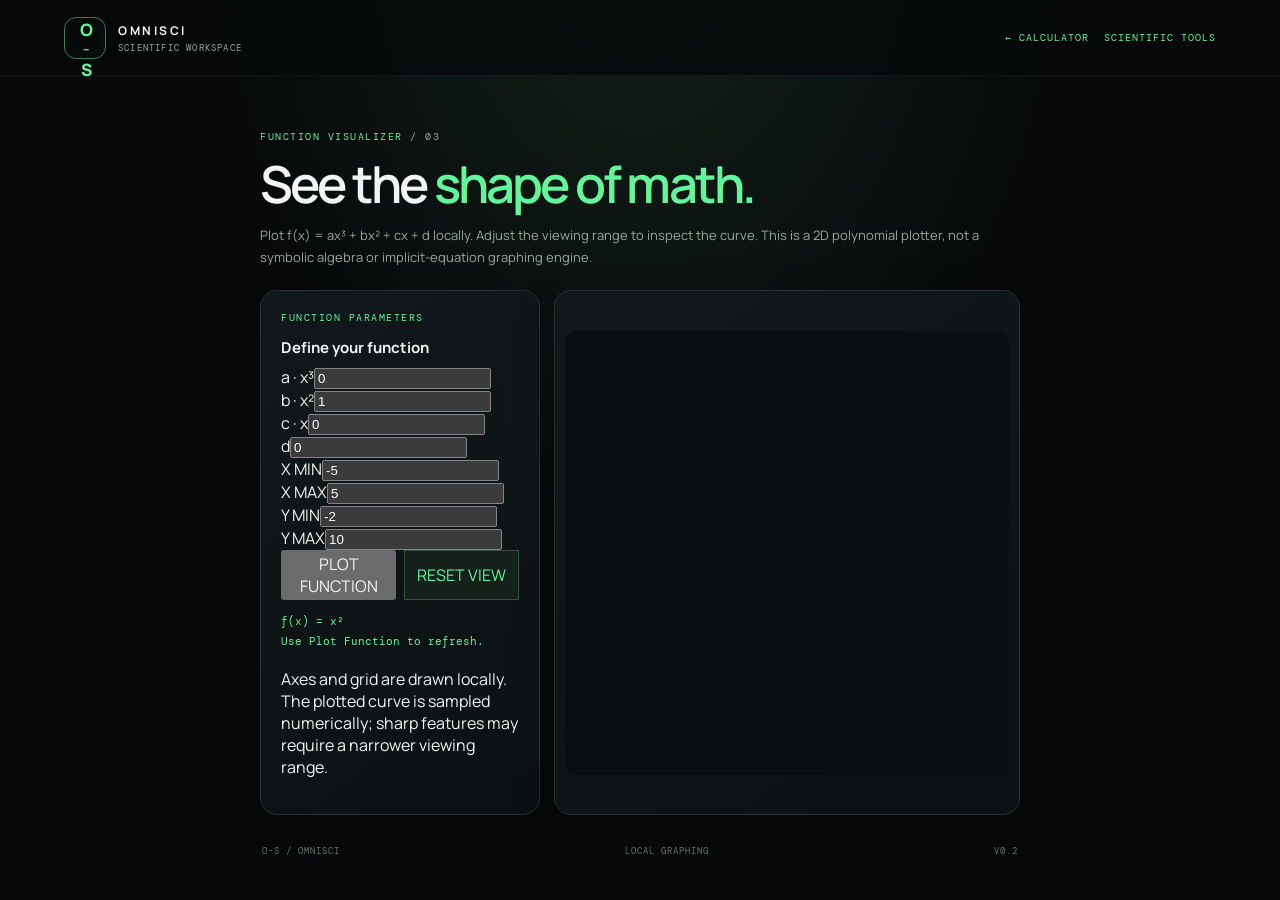
==== graph.html @ 1ae61379 "feat: add local polynomial graphing interface" ====
<!doctype html>
<html lang="en"><head><meta charset="utf-8"><meta name="viewport" content="width=device-width,initial-scale=1,viewport-fit=cover"><meta name="theme-color" content="#07090b"><meta name="description" content="Plot polynomial functions locally with O-S Omnisci."><link rel="manifest" href="./manifest.webmanifest"><link rel="icon" href="./assets/icon.svg" type="image/svg+xml"><link rel="stylesheet" href="./styles.css"><title>Graphing — O-S Omnisci</title><style>
.graph-intro{max-width:760px;margin:0 auto 22px}.graph-intro p:last-child{color:var(--muted);font-size:13px;line-height:1.7}.graph-layout{max-width:760px;margin:auto;display:grid;grid-template-columns:280px 1fr;gap:14px}.graph-controls{padding:20px}.graph-controls h2{font-size:15px;margin:0 0 8px}.graph-controls .description{font-size:11px;color:var(--muted);line-height:1.6}.graph-canvas-wrap{min-width:0;padding:10px;display:flex;align-items:center}.graph-canvas{width:100%;aspect-ratio:1/1;display:block;border-radius:10px;background:#0a0e10}.graph-result{font:11px var(--mono);color:var(--green);line-height:1.8;margin-top:12px;overflow-wrap:anywhere}.graph-actions{display:grid;grid-template-columns:1fr 1fr;gap:8px}.graph-actions .tool-button.secondary{background:#17211b;color:var(--green);border:1px solid #31563d}.graph-nav{display:flex;gap:15px;align-items:center}.graph-nav a{font:10px var(--mono);letter-spacing:1px;color:var(--green);text-decoration:none}@media(max-width:720px){.graph-layout{grid-template-columns:1fr}.graph-canvas-wrap{padding:8px}.graph-canvas{aspect-ratio:1/1;max-height:75vw}.graph-controls{padding:17px}}
</style></head><body><main class="app-shell"><header class="topbar"><a class="brand" href="./"><span class="brand-mark">O<span>−</span>S</span><span class="brand-copy"><strong>OMNISCI</strong><small>SCIENTIFIC WORKSPACE</small></span></a><div class="graph-nav"><a href="./">← CALCULATOR</a><a href="./tools.html">SCIENTIFIC TOOLS</a></div></header><section class="workspace"><div class="graph-intro"><p class="eyebrow">FUNCTION VISUALIZER <span>/ 03</span></p><h1>See the <em>shape of math.</em></h1><p>Plot f(x) = ax³ + bx² + cx + d locally. Adjust the viewing range to inspect the curve. This is a 2D polynomial plotter, not a symbolic algebra or implicit-equation graphing engine.</p></div><div class="graph-layout"><section class="panel graph-controls"><p class="eyebrow">FUNCTION PARAMETERS</p><h2>Define your function</h2><div class="field-grid"><div class="field"><label for="ga">a · x³</label><input id="ga" type="number" step="any" value="0"></div><div class="field"><label for="gb">b · x²</label><input id="gb" type="number" step="any" value="1"></div><div class="field"><label for="gc">c · x</label><input id="gc" type="number" step="any" value="0"></div><div class="field"><label for="gd">d</label><input id="gd" type="number" step="any" value="0"></div></div><div class="field-grid"><div class="field"><label for="gxmin">X MIN</label><input id="gxmin" type="number" step="any" value="-5"></div><div class="field"><label for="gxmax">X MAX</label><input id="gxmax" type="number" step="any" value="5"></div><div class="field"><label for="gymin">Y MIN</label><input id="gymin" type="number" step="any" value="-2"></div><div class="field"><label for="gymax">Y MAX</label><input id="gymax" type="number" step="any" value="10"></div></div><div class="graph-actions"><button class="tool-button" id="plot">PLOT FUNCTION</button><button class="tool-button secondary" id="reset">RESET VIEW</button></div><div class="graph-result" id="graph-result" aria-live="polite">f(x) = x²<br>Use Plot Function to refresh.</div><p class="tool-note">Axes and grid are drawn locally. The plotted curve is sampled numerically; sharp features may require a narrower viewing range.</p></section><section class="panel graph-canvas-wrap"><canvas id="plot-canvas" class="graph-canvas" width="720" height="720" aria-label="Graph of the current polynomial function">Your browser does not support canvas graphing.</canvas></section></div><footer class="page-footer"><span>O-S / OMNISCI</span><span>LOCAL GRAPHING</span><span>V0.2</span></footer></section></main><script src="./graph.js" defer></script><script>if("serviceWorker" in navigator && location.protocol!=="file:")addEventListener("load",()=>navigator.serviceWorker.register("./sw.js").catch(()=>{}));</script></body></html>
---- styles.css ----
@import url('https://fonts.googleapis.com/css2?family=DM+Mono:wght@400;500&family=Manrope:wght@400;500;600;700;800&display=swap');
:root{color-scheme:dark;--bg:#07090b;--bg2:#0d1114;--surface:#12181b;--surface2:#171f22;--line:#27312e;--green:#63f59a;--green-dim:#163c29;--text:#f2f5f3;--muted:#9aa7a0;--red:#ff7777;--amber:#f4c779;--mono:"DM Mono",ui-monospace,monospace;--sans:"Manrope",system-ui,sans-serif}
*{box-sizing:border-box}html{min-height:100%;background:var(--bg)}body{margin:0;background:radial-gradient(ellipse at 50% -20%,#14251b 0,transparent 48%),var(--bg);color:var(--text);font-family:var(--sans);min-height:100vh}button{font:inherit;color:inherit;cursor:pointer}button:focus-visible,a:focus-visible{outline:2px solid var(--green);outline-offset:3px}.app-shell{min-height:100vh}.topbar{height:76px;padding:0 clamp(18px,5vw,76px);display:flex;align-items:center;justify-content:space-between;border-bottom:1px solid #ffffff0c;background:#07090bc9;backdrop-filter:blur(16px)}.brand{display:flex;align-items:center;gap:12px;color:inherit;text-decoration:none}.brand-mark{width:42px;height:42px;border:1px solid #3b7b53;border-radius:12px;display:grid;place-items:center;color:var(--green);font-weight:800;font-size:17px;letter-spacing:-2px;box-shadow:inset 0 0 18px #63f59a0c}.brand-mark span{font-size:12px;color:#b7c6bd}.brand-copy{display:flex;flex-direction:column;gap:3px}.brand-copy strong{font-size:12px;letter-spacing:2.5px}.brand-copy small{font:9px var(--mono);letter-spacing:1.2px;color:var(--muted)}.topbar-actions{display:flex;align-items:center;gap:16px}.offline-indicator{font:10px var(--mono);color:var(--muted);display:flex;align-items:center;gap:8px}.offline-indicator i,.status-dot{width:6px;height:6px;border-radius:50%;background:var(--green);box-shadow:0 0 10px #63f59a88;display:inline-block}.icon-button{border:1px solid var(--line);background:var(--surface);border-radius:9px;padding:9px 12px;font:11px var(--mono);color:var(--green)}.workspace{max-width:1040px;margin:auto;padding:54px 24px 26px}.workspace-heading{display:flex;align-items:flex-end;justify-content:space-between;margin-bottom:28px}.eyebrow{font:10px var(--mono);letter-spacing:1.5px;color:var(--green);margin:0 0 13px}.eyebrow span{color:var(--muted)}h1{font-size:clamp(32px,5vw,51px);line-height:1.08;letter-spacing:-2.8px;margin:0;font-weight:600}h1 em{font-style:normal;color:var(--green)}.version-tag{font:10px var(--mono);color:var(--muted);border:1px solid var(--line);border-radius:5px;padding:7px 9px;margin-bottom:5px}.panel{border:1px solid var(--line);background:linear-gradient(145deg,#12181bfa,#0c1012fa);border-radius:17px;overflow:hidden;box-shadow:0 16px 50px #0002}.display{padding:25px 27px 22px;min-height:185px;background:linear-gradient(115deg,#111a15,#0e1315 65%);border-bottom:1px solid var(--line)}.display-meta{display:flex;justify-content:space-between;color:var(--muted);font:10px var(--mono);letter-spacing:1px}.display-meta span:first-child{color:var(--green)}.expression{font:clamp(21px,4vw,31px) var(--mono);text-align:right;min-height:47px;padding-top:25px;overflow-wrap:anywhere;color:#dce7df}.result-row{display:flex;align-items:baseline;justify-content:flex-end;gap:13px;min-height:45px}.result-equals{font:14px var(--mono);color:var(--green)}#result{font:clamp(30px,5vw,42px) var(--mono);letter-spacing:-1.5px;color:var(--green);overflow-wrap:anywhere;text-align:right}.display-hint{text-align:right;color:var(--muted);font-size:11px;margin:8px 0 0}.display-hint.error{color:var(--red)}.mode-tabs{display:flex;gap:5px;padding:14px 17px 9px}.mode-tab{background:transparent;border:1px solid transparent;border-radius:7px;padding:9px 13px;font:10px var(--mono);letter-spacing:1px;color:var(--muted)}.mode-tab.active{background:var(--green-dim);border-color:#28563a;color:var(--green)}.keypad{padding:10px 17px 17px;display:grid;grid-template-columns:repeat(5,minmax(0,1fr));gap:9px}.key{min-height:52px;border:1px solid #29322f;border-radius:9px;background:linear-gradient(180deg,#1a2223,#141a1c);font:15px var(--mono);transition:transform .12s,border-color .12s,background .12s;color:#e4ebe6;user-select:none;-webkit-tap-highlight-color:transparent}.key:hover{border-color:#53765f;background:#1c2921}.key:active{transform:scale(.96)}.key.function{color:#a8c7b2;background:#131c18}.key.operator{color:var(--green);background:#14251b;border-color:#244b32}.key.danger{color:#ff9292}.key.equals{background:var(--green);border-color:var(--green);color:#06140a;font-weight:800}.key.wide{grid-column:span 2}.calculator-footer{display:flex;align-items:center;justify-content:space-between;gap:8px;border-top:1px solid var(--line);padding:13px 19px;color:#7e8c84;font:9px var(--mono);letter-spacing:.4px}.calculator-footer kbd{font:9px var(--mono);border:1px solid #34403a;border-radius:3px;padding:3px 5px;color:#bac8bf}.lower-grid{display:grid;grid-template-columns:1fr 1fr;gap:14px;margin-top:15px}.feature-card,.history-card{padding:22px}.feature-icon{display:grid;place-items:center;width:38px;height:38px;border-radius:10px;background:#173421;color:var(--green);font:22px var(--mono);margin-bottom:20px}.feature-card h2,.history-card h2{font-size:16px;letter-spacing:-.5px;margin:0 0 10px}.feature-card>p:not(.eyebrow){font-size:12px;line-height:1.8;color:var(--muted);max-width:360px;margin:0}.feature-status{display:flex;align-items:center;gap:8px;border-top:1px solid var(--line);padding-top:15px;margin-top:20px;font-size:10px;color:#c1cdc5}.status-label{margin-left:auto;font:9px var(--mono);color:var(--green)}.history-heading{display:flex;align-items:flex-start;justify-content:space-between}.text-button{border:0;background:transparent;color:var(--muted);font:10px var(--mono);padding:3px}.text-button:hover{color:var(--green)}.history-list{display:flex;flex-direction:column;gap:0}.empty-history{font-size:12px;color:var(--muted);padding:18px 0 7px}.history-item{display:flex;align-items:center;justify-content:space-between;gap:12px;padding:13px 0;border-top:1px solid var(--line);text-align:left;background:transparent;border-left:0;border-right:0;border-bottom:0}.history-expression{font:11px var(--mono);color:var(--muted);overflow:hidden;text-overflow:ellipsis;white-space:nowrap}.history-result{font:12px var(--mono);color:var(--green);white-space:nowrap}.page-footer{display:flex;justify-content:space-between;padding:30px 2px 0;color:#67736c;font:9px var(--mono);letter-spacing:1px}.toast{position:fixed;bottom:25px;left:50%;transform:translate(-50%,20px);background:#18251d;border:1px solid #31563d;border-radius:9px;padding:12px 16px;color:var(--green);font:12px var(--mono);opacity:0;pointer-events:none;transition:.2s;z-index:5;max-width:90vw}.toast.show{opacity:1;transform:translate(-50%,0)}
@media(min-width:760px){.calculator{max-width:760px;margin:0 auto}.workspace-heading{max-width:760px;margin-left:auto;margin-right:auto}.lower-grid,.page-footer{max-width:760px;margin-left:auto;margin-right:auto}.page-footer{margin-top:0}}@media(max-width:560px){.topbar{height:66px;padding:0 16px}.brand-mark{width:37px;height:37px}.brand-copy strong{font-size:11px}.brand-copy small{font-size:8px}.offline-indicator{font-size:0}.offline-indicator i{width:7px;height:7px}.topbar-actions{gap:10px}.workspace{padding:35px 13px 22px}.workspace-heading{margin:0 4px 22px}h1{letter-spacing:-1.8px}.version-tag{font-size:8px}.display{padding:21px 17px;min-height:170px}.keypad{padding:9px 10px 13px;gap:6px}.key{min-height:48px;font-size:14px;border-radius:8px}.mode-tabs{padding-left:10px}.mode-tab{padding:8px 10px;font-size:9px}.calculator-footer{padding:12px 11px;font-size:8px}.calculator-footer span:last-child{display:none}.lower-grid{grid-template-columns:1fr;gap:10px;margin-top:11px}.feature-card,.history-card{padding:19px}.feature-icon{margin-bottom:14px}.page-footer{font-size:8px;letter-spacing:.4px}.expression{font-size:22px;padding-top:20px}#result{font-size:31px}}
@media(prefers-reduced-motion:reduce){*,*::before,*::after{transition:none!important;scroll-behavior:auto!important}}
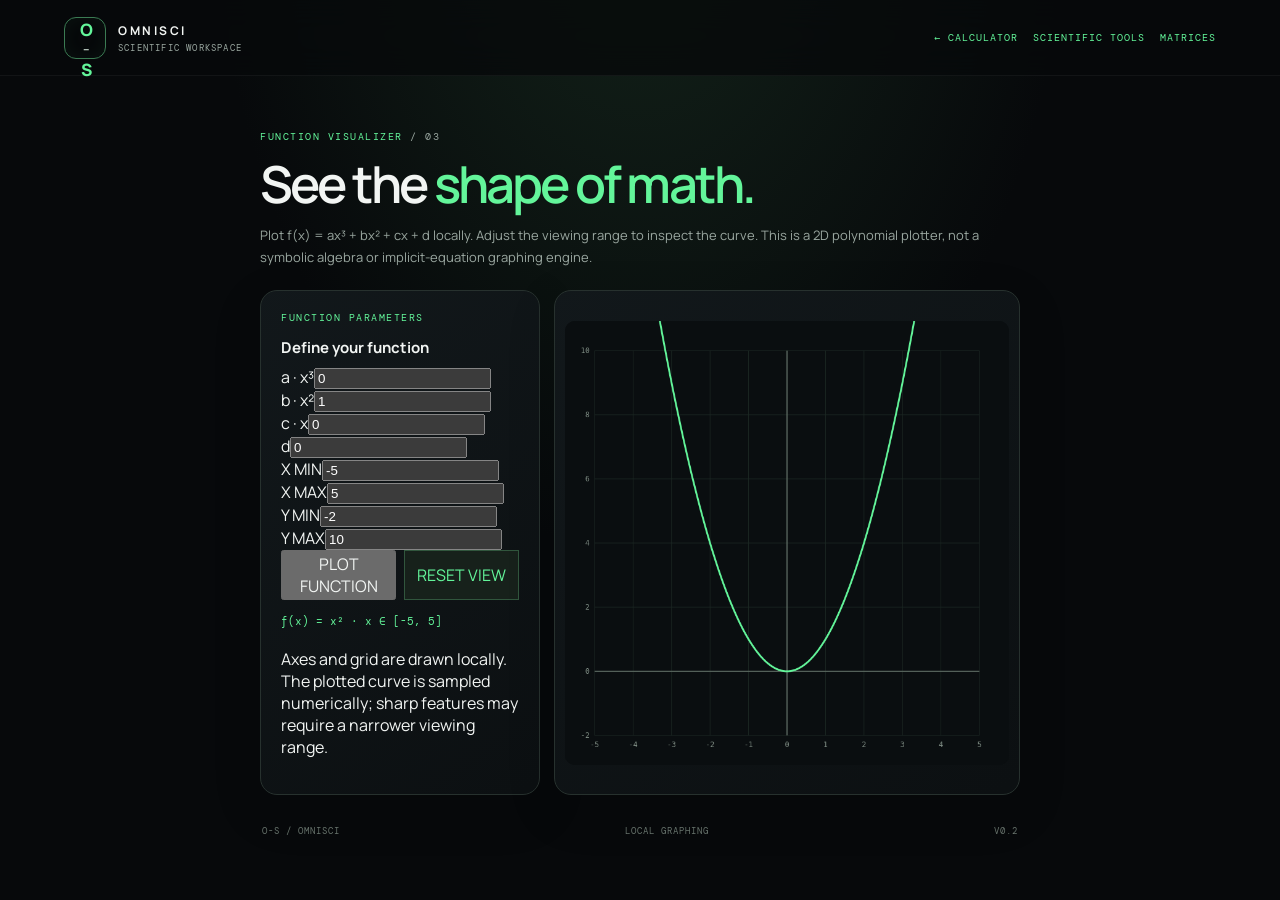
==== commit d276ccee: "feat: add graph page navigation to linear algebra" ====
--- a/graph.html
+++ b/graph.html
@@ -1,4 +1,4 @@
 <!doctype html>
 <html lang="en"><head><meta charset="utf-8"><meta name="viewport" content="width=device-width,initial-scale=1,viewport-fit=cover"><meta name="theme-color" content="#07090b"><meta name="description" content="Plot polynomial functions locally with O-S Omnisci."><link rel="manifest" href="./manifest.webmanifest"><link rel="icon" href="./assets/icon.svg" type="image/svg+xml"><link rel="stylesheet" href="./styles.css"><title>Graphing — O-S Omnisci</title><style>
 .graph-intro{max-width:760px;margin:0 auto 22px}.graph-intro p:last-child{color:var(--muted);font-size:13px;line-height:1.7}.graph-layout{max-width:760px;margin:auto;display:grid;grid-template-columns:280px 1fr;gap:14px}.graph-controls{padding:20px}.graph-controls h2{font-size:15px;margin:0 0 8px}.graph-controls .description{font-size:11px;color:var(--muted);line-height:1.6}.graph-canvas-wrap{min-width:0;padding:10px;display:flex;align-items:center}.graph-canvas{width:100%;aspect-ratio:1/1;display:block;border-radius:10px;background:#0a0e10}.graph-result{font:11px var(--mono);color:var(--green);line-height:1.8;margin-top:12px;overflow-wrap:anywhere}.graph-actions{display:grid;grid-template-columns:1fr 1fr;gap:8px}.graph-actions .tool-button.secondary{background:#17211b;color:var(--green);border:1px solid #31563d}.graph-nav{display:flex;gap:15px;align-items:center}.graph-nav a{font:10px var(--mono);letter-spacing:1px;color:var(--green);text-decoration:none}@media(max-width:720px){.graph-layout{grid-template-columns:1fr}.graph-canvas-wrap{padding:8px}.graph-canvas{aspect-ratio:1/1;max-height:75vw}.graph-controls{padding:17px}}
-</style></head><body><main class="app-shell"><header class="topbar"><a class="brand" href="./"><span class="brand-mark">O<span>−</span>S</span><span class="brand-copy"><strong>OMNISCI</strong><small>SCIENTIFIC WORKSPACE</small></span></a><div class="graph-nav"><a href="./">← CALCULATOR</a><a href="./tools.html">SCIENTIFIC TOOLS</a></div></header><section class="workspace"><div class="graph-intro"><p class="eyebrow">FUNCTION VISUALIZER <span>/ 03</span></p><h1>See the <em>shape of math.</em></h1><p>Plot f(x) = ax³ + bx² + cx + d locally. Adjust the viewing range to inspect the curve. This is a 2D polynomial plotter, not a symbolic algebra or implicit-equation graphing engine.</p></div><div class="graph-layout"><section class="panel graph-controls"><p class="eyebrow">FUNCTION PARAMETERS</p><h2>Define your function</h2><div class="field-grid"><div class="field"><label for="ga">a · x³</label><input id="ga" type="number" step="any" value="0"></div><div class="field"><label for="gb">b · x²</label><input id="gb" type="number" step="any" value="1"></div><div class="field"><label for="gc">c · x</label><input id="gc" type="number" step="any" value="0"></div><div class="field"><label for="gd">d</label><input id="gd" type="number" step="any" value="0"></div></div><div class="field-grid"><div class="field"><label for="gxmin">X MIN</label><input id="gxmin" type="number" step="any" value="-5"></div><div class="field"><label for="gxmax">X MAX</label><input id="gxmax" type="number" step="any" value="5"></div><div class="field"><label for="gymin">Y MIN</label><input id="gymin" type="number" step="any" value="-2"></div><div class="field"><label for="gymax">Y MAX</label><input id="gymax" type="number" step="any" value="10"></div></div><div class="graph-actions"><button class="tool-button" id="plot">PLOT FUNCTION</button><button class="tool-button secondary" id="reset">RESET VIEW</button></div><div class="graph-result" id="graph-result" aria-live="polite">f(x) = x²<br>Use Plot Function to refresh.</div><p class="tool-note">Axes and grid are drawn locally. The plotted curve is sampled numerically; sharp features may require a narrower viewing range.</p></section><section class="panel graph-canvas-wrap"><canvas id="plot-canvas" class="graph-canvas" width="720" height="720" aria-label="Graph of the current polynomial function">Your browser does not support canvas graphing.</canvas></section></div><footer class="page-footer"><span>O-S / OMNISCI</span><span>LOCAL GRAPHING</span><span>V0.2</span></footer></section></main><script src="./graph.js" defer></script><script>if("serviceWorker" in navigator && location.protocol!=="file:")addEventListener("load",()=>navigator.serviceWorker.register("./sw.js").catch(()=>{}));</script></body></html>+</style></head><body><main class="app-shell"><header class="topbar"><a class="brand" href="./"><span class="brand-mark">O<span>−</span>S</span><span class="brand-copy"><strong>OMNISCI</strong><small>SCIENTIFIC WORKSPACE</small></span></a><div class="graph-nav"><a href="./">← CALCULATOR</a><a href="./tools.html">SCIENTIFIC TOOLS</a><a href="./linear.html">MATRICES</a></div></header><section class="workspace"><div class="graph-intro"><p class="eyebrow">FUNCTION VISUALIZER <span>/ 03</span></p><h1>See the <em>shape of math.</em></h1><p>Plot f(x) = ax³ + bx² + cx + d locally. Adjust the viewing range to inspect the curve. This is a 2D polynomial plotter, not a symbolic algebra or implicit-equation graphing engine.</p></div><div class="graph-layout"><section class="panel graph-controls"><p class="eyebrow">FUNCTION PARAMETERS</p><h2>Define your function</h2><div class="field-grid"><div class="field"><label for="ga">a · x³</label><input id="ga" type="number" step="any" value="0"></div><div class="field"><label for="gb">b · x²</label><input id="gb" type="number" step="any" value="1"></div><div class="field"><label for="gc">c · x</label><input id="gc" type="number" step="any" value="0"></div><div class="field"><label for="gd">d</label><input id="gd" type="number" step="any" value="0"></div></div><div class="field-grid"><div class="field"><label for="gxmin">X MIN</label><input id="gxmin" type="number" step="any" value="-5"></div><div class="field"><label for="gxmax">X MAX</label><input id="gxmax" type="number" step="any" value="5"></div><div class="field"><label for="gymin">Y MIN</label><input id="gymin" type="number" step="any" value="-2"></div><div class="field"><label for="gymax">Y MAX</label><input id="gymax" type="number" step="any" value="10"></div></div><div class="graph-actions"><button class="tool-button" id="plot">PLOT FUNCTION</button><button class="tool-button secondary" id="reset">RESET VIEW</button></div><div class="graph-result" id="graph-result" aria-live="polite">f(x) = x²<br>Use Plot Function to refresh.</div><p class="tool-note">Axes and grid are drawn locally. The plotted curve is sampled numerically; sharp features may require a narrower viewing range.</p></section><section class="panel graph-canvas-wrap"><canvas id="plot-canvas" class="graph-canvas" width="720" height="720" aria-label="Graph of the current polynomial function">Your browser does not support canvas graphing.</canvas></section></div><footer class="page-footer"><span>O-S / OMNISCI</span><span>LOCAL GRAPHING</span><span>V0.2</span></footer></section></main><script src="./graph.js" defer></script><script>if("serviceWorker" in navigator && location.protocol!=="file:")addEventListener("load",()=>navigator.serviceWorker.register("./sw.js").catch(()=>{}));</script></body></html>
